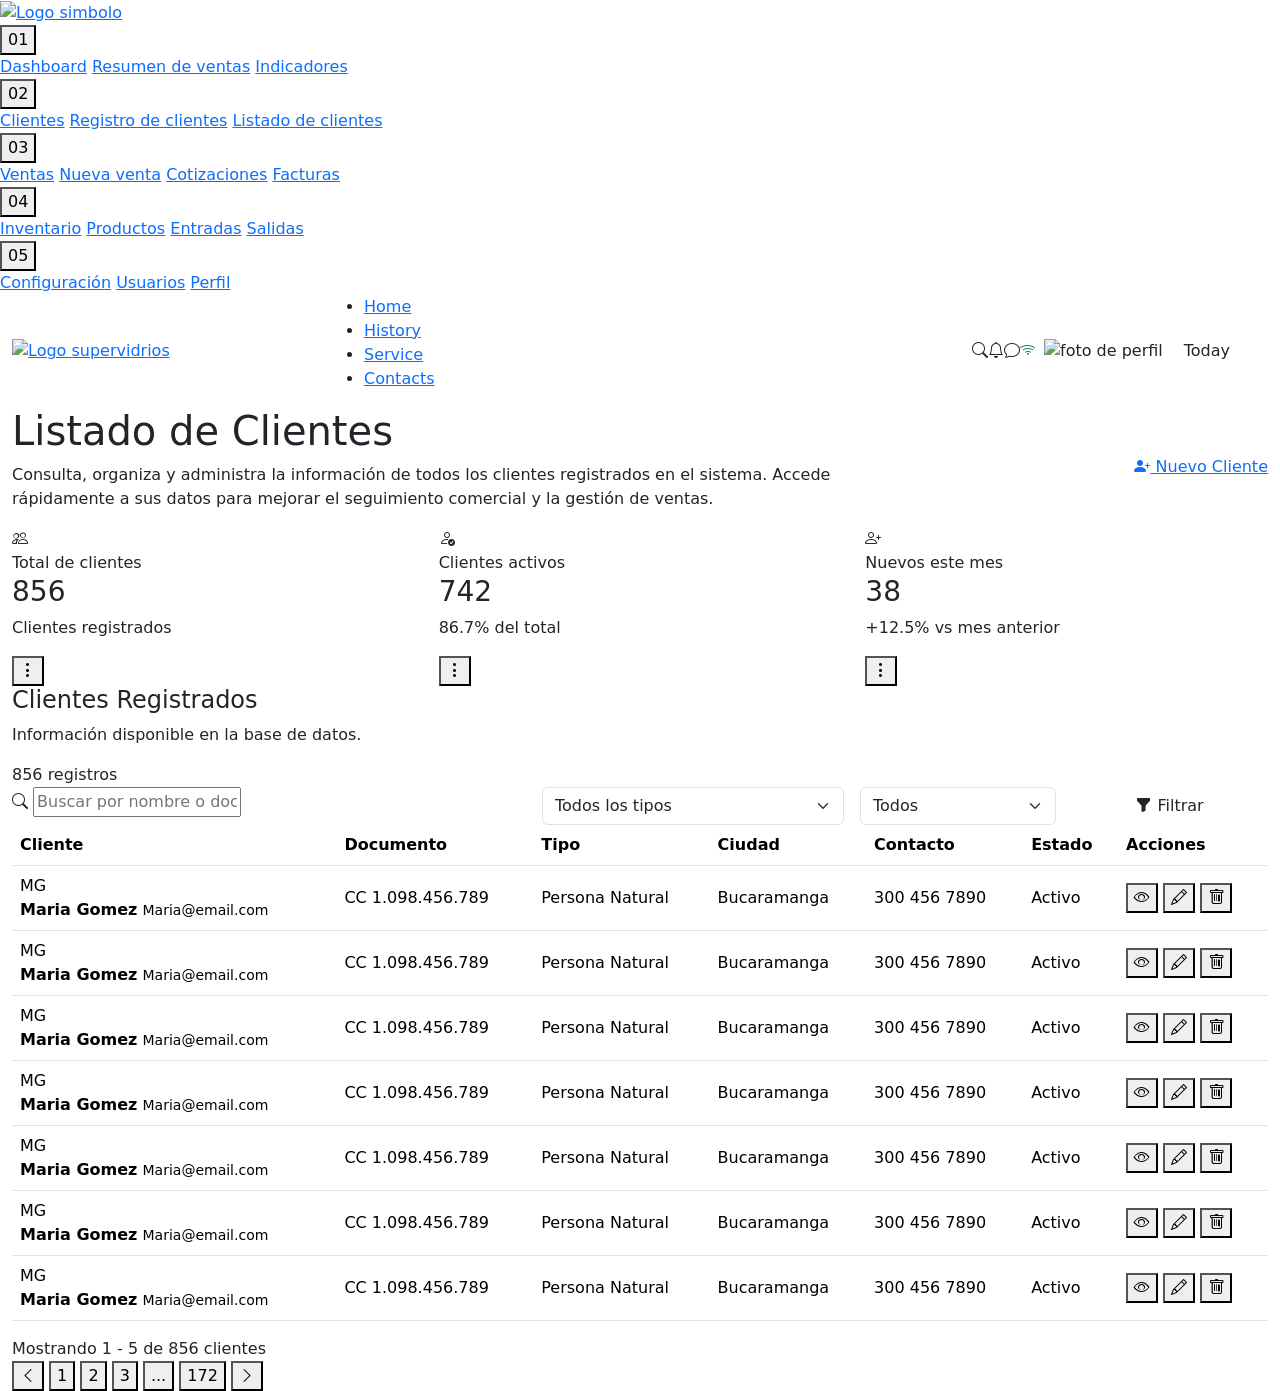
==== proyecto/supervidrios/cliente/listadocliente.html @ 2fecd68f "Create listadocliente.html" ====
<!DOCTYPE html>
<html lang="en">
<head>
    <meta charset="UTF-8">
    <meta name="viewport" content="width=device-width, initial-scale=1.0">
    <title>ListadoClientes</title>

    <!--Bootstrap-->
    <link rel="stylesheet" href="https://cdn.jsdelivr.net/npm/bootstrap@5.3.8/dist/css/bootstrap.min.css"  integrity="sha384-sRIl4kxILFvY47J16cr9ZwB07vP4J8+LH7qKQnuqkuIAvNWLzeN8tE5YBujZqJLB" crossorigin="anonymous">

    <!--Bootstrap icons-->
    <link rel="stylesheet" href="https://cdn.jsdelivr.net/npm/bootstrap-icons@1.13.1/font/bootstrap-icons.min.css">
    
    <!--Fonts-->
    <link rel="preconnect" href="https://fonts.googleapis.com">
    <link rel="preconnect" href="https://fonts.gstatic.com" crossorigin>
    <link rel="stylesheet" href="https://fonts.googleapis.com/css2?family=Poppins:wght@300;400;500;600;700&display=swap">

    <!--CSS-->
    <link rel="stylesheet" href="registrocliente.css">
    <link rel="stylesheet" href="registrocliente1.css">
    <link rel="stylesheet" href="listadocliente.css">
   
    
    
    
    
</head>
<body>
    <aside class="sidebar">
        <div class="sidebar-logo">
            <a href="#">
                <img src="/supervidrios/logosimbol.svg" alt="Logo simbolo">
            </a>
        </div>
        <nav class="sidebar-nav">
            <!--01-->
            <div class="step-group">
                <button class="step active" type="button" onclick="toggleMenu('menu01' , this)">
                    <span>01</span>
                </button>
                <div class="step-submenu" id="menu01">
                    <a href="">Dashboard</a>
                    <a href="">Resumen de ventas</a>
                    <a href="">Indicadores</a>
                </div>
            </div>
            <!--02-->
            <div class="step-group">
                <button class="step" type="button" onclick="toggleMenu('menu02' , this)">
                    <span>02</span>
                </button>
                <div class="step-submenu" id="menu02">
                    <a href="">Clientes</a>
                    <a href="">Registro de clientes</a>
                    <a href="">Listado de clientes</a>
                </div>
            </div>
            <!--03-->
            <div class="step-group">
                <button class="step" type="button" onclick="toggleMenu('menu03' , this)">
                    <span>03</span>
                </button>
                <div class="step-submenu" id="menu03">
                    <a href="">Ventas</a>
                    <a href="">Nueva venta</a>
                    <a href="">Cotizaciones</a>
                    <a href="">Facturas</a>
                </div>
            </div>
            <!--04-->
            <div class="step-group">
                <button class="step" type="button" onclick="toggleMenu('menu04' , this)">
                    <span>04</span>
                </button>
                <div class="step-submenu" id="menu04">
                    <a href="">Inventario</a>
                    <a href="">Productos</a>
                    <a href="">Entradas</a>
                    <a href="">Salidas</a>
                </div>
            </div>
            <!--05-->
            <div class="step-group">
                <button class="step" type="button" onclick="toggleMenu('menu05' , this)">
                    <span>05</span>
                </button>
                <div class="step-submenu" id="menu05">
                    <a href="">Configuración</a>
                    <a href="">Usuarios</a>
                    <a href="">Perfil</a>
                </div>
            </div>
        </nav>
    </aside>

    <main class="main-content">

        <!--Header-->
        <header class="header">
            <div class="container-fluid">
                <div class="row align-items-center">
                    <!--Logo-->
                    <div class="col-lg-3">
                        <a href="#" class="logo-text">
                            <img src="/supervidrios/logotext.svg" alt="Logo supervidrios" class="logo-svg">
                        </a>
                    </div>
                     <!--Menu-->
                    <div class="col-lg-6">
                        <ul class="menu">
                            <li>
                                <a href="#">Home</a>
                            </li>
                            <li>
                                <a href="#">History</a>
                            </li>
                            <li>
                                <a href="#">Service</a>
                            </li>
                            <li>
                                <a href="#">Contacts</a>
                            </li>
                        </ul>
                    </div>

                    <!--Icons-->
                    <div class="col-lg-3">
                        <div class="d-flex align-items-center nav-icons">
                            <i class="bi bi-search"></i>
                            <i class="bi bi-bell"></i>
                            <i class="bi bi-chat"></i>
                            <i class="bi bi-wifi text-success"></i>
                            <img src="https://i.pravatar.cc/40" alt="foto de perfil" class="avatar mx-2">
                            <button class="btn btn-today">Today</button>
                        </div>
                    </div>
                </div>
            </div>
        </header>

        <!--Contenido-->
        <div class="container-fluid">
            <div class="main-container">
                <div class="dashboard-panel">
                    <section class="hero">
                        <div class="row align-items-center">
                            <div class="col-lg-8">
                                <h1 class="hero-title">Listado de 
                                    <span>Clientes</span>
                                </h1>
                                <p class="hero-text">
                                   Consulta, organiza y administra la información
                                   de todos los clientes registrados en el sistema.
                                   Accede rápidamente a sus datos para mejorar
                                   el seguimiento comercial y la gestión de ventas.
                                </p>
                            </div>
                            <div class="col-lg-4 text-lg-end mt-4 mt-lg-0">
                                <a href="registrocliente.html" class="btn-nuevo-cliente">
                                    <i class="bi bi-person-plus-fill"></i>
                                    Nuevo Cliente
                                </a>
                            </div>
                            <div class="col-12">
                                <div class="hero-line"></div>
                            </div>
                        </div>
                    </section>
                    
                    <!--Resumen clientes-->
                    <section class="clientes-resumen">
                        <div class="row g-4">

                            <!-- Total clientes -->
                            <div class="col-lg-4 col-md-6">
                                <div class="cliente-stat-card">

                                    <div class="cliente-stat-icon">
                                        <i class="bi bi-people"></i>
                                    </div>

                                    <div class="cliente-stat-content">
                                        <span class="cliente-stat-title">
                                            Total de clientes
                                        </span>

                                        <h3>856</h3>

                                        <p>Clientes registrados</p>
                                    </div>

                                    <button class="cliente-more-btn">
                                        <i class="bi bi-three-dots-vertical"></i>
                                    </button>

                                </div>
                            </div>


                            <!-- Clientes activos -->
                            <div class="col-lg-4 col-md-6">
                                <div class="cliente-stat-card">

                                    <div class="cliente-stat-icon success">
                                        <i class="bi bi-person-check"></i>
                                    </div>

                                    <div class="cliente-stat-content">
                                        <span class="cliente-stat-title">
                                            Clientes activos
                                        </span>

                                        <h3>742</h3>

                                        <p class="success-text">
                                            86.7% del total
                                        </p>
                                    </div>

                                    <button class="cliente-more-btn">
                                        <i class="bi bi-three-dots-vertical"></i>
                                    </button>

                                </div>
                            </div>


                            <!-- Nuevos clientes -->
                            <div class="col-lg-4 col-md-6">
                                <div class="cliente-stat-card">

                                    <div class="cliente-stat-icon warning">
                                        <i class="bi bi-person-plus"></i>
                                    </div>

                                    <div class="cliente-stat-content">
                                        <span class="cliente-stat-title">
                                            Nuevos este mes
                                        </span>

                                        <h3>38</h3>

                                        <p class="warning-text">
                                            +12.5% vs mes anterior
                                        </p>
                                    </div>

                                    <button class="cliente-more-btn">
                                        <i class="bi bi-three-dots-vertical"></i>
                                    </button>

                                </div>
                            </div>

                        </div>
                    </section>

                    <!--Panel principal-->
                    <section class="listado-clientes-page">
                        <div class="clientes-card">

                            <!--Encabezado-->
                            <div class="clientes-card-header">
                                <div>
                                    <h4>Clientes Registrados</h4>
                                    <p>Información disponible en la base de datos.</p>
                                </div>
                                <span class="clientes-total">856 registros</span>
                            </div>

                            <!--Buscador y filtros-->
                            <div class="clientes-filtros">
                                <div class="row g-3">
                                    <!--Buscador-->
                                    <div class="col-lg-5">
                                        <div class="clientes-search">
                                            <i class="bi bi-search"></i>
                                            <input type="text" id="buscarCliente" placeholder="Buscar por nombre o documento...">
                                        </div>
                                    </div>
                                    <!--Tipo-->
                                    <div class="col-lg-3">
                                        <select name="" id="filtroTipo" class="form-select">
                                            <option value="">Todos los tipos</option>
                                            <option value="Natural">Persona Natural</option>
                                            <option value="Jurídica">Persona Jurídica</option>
                                        </select>
                                    </div>
                                    <!--Estado-->
                                    <div class="col-lg-2">
                                        <select name="" id="filtroEstado" class="form-select">
                                            <option value="">Todos</option>
                                            <option value="Activo">Activo</option>
                                            <option value="Inactivo">Inactivo</option>
                                        </select>
                                    </div>
                                    <!--Filtro-->
                                    <div class="col-lg-2">
                                        <button class="btn btn-filtrar w-100">
                                            <i class="bi bi-funnel-fill"></i>
                                            Filtrar
                                        </button>
                                    </div>
                                </div>
                            </div>
                            <!--Tabla-->
                            <div class="table-responsive">
                                <table class="table clientes-table align-middle">
                                    <thead>
                                        <tr>
                                            <th>Cliente</th>
                                            <th>Documento</th>
                                            <th>Tipo</th>
                                            <th>Ciudad</th>
                                            <th>Contacto</th>
                                            <th>Estado</th>
                                            <th>Acciones</th>
                                        </tr>
                                    </thead>
                                    <tbody>
                                        <tr>
                                            <td>
                                                <div class="cliente-info">
                                                    <div class="cliente-avatar">
                                                        MG
                                                    </div>
                                                    <div>
                                                        <strong>Maria Gomez</strong>
                                                        <small>Maria@email.com</small>
                                                    </div>
                                                </div>
                                            </td>
                                            <td>CC 1.098.456.789</td>
                                            <td>Persona Natural</td>
                                            <td>Bucaramanga</td>
                                            <td>300 456 7890</td>
                                            <td>
                                                <span class="cliente-status active">
                                                    Activo
                                                </span>
                                            </td>
                                            <td>
                                                <div class="cliente-actions">
                                                    <button class="btn-cliente-action" title="Ver cliente">
                                                        <i class="bi bi-eye"></i>
                                                    </button>
                                                    <button class="btn-cliente-action" title="Editar cliente">
                                                        <i class="bi bi-pencil"></i>
                                                    </button>
                                                    <button class="btn-cliente-action danger" title="Eliminar cliente">
                                                        <i class="bi bi-trash"></i>
                                                    </button>
                                                </div>
                                            </td>
                                        </tr>
                                        <!--Cliente 2-->
                                        <tr>
                                            <td>
                                                <div class="cliente-info">
                                                    <div class="cliente-avatar">
                                                        MG
                                                    </div>
                                                    <div>
                                                        <strong>Maria Gomez</strong>
                                                        <small>Maria@email.com</small>
                                                    </div>
                                                </div>
                                            </td>
                                            <td>CC 1.098.456.789</td>
                                            <td>Persona Natural</td>
                                            <td>Bucaramanga</td>
                                            <td>300 456 7890</td>
                                            <td>
                                                <span class="cliente-status active">
                                                    Activo
                                                </span>
                                            </td>
                                            <td>
                                                <div class="cliente-actions">
                                                    <button class="btn-cliente-action" title="Ver cliente">
                                                        <i class="bi bi-eye"></i>
                                                    </button>
                                                    <button class="btn-cliente-action" title="Editar cliente">
                                                        <i class="bi bi-pencil"></i>
                                                    </button>
                                                    <button class="btn-cliente-action danger" title="Eliminar cliente">
                                                        <i class="bi bi-trash"></i>
                                                    </button>
                                                </div>
                                            </td>
                                        </tr>
                                        <!--Cliente 3-->
                                        <tr>
                                            <td>
                                                <div class="cliente-info">
                                                    <div class="cliente-avatar">
                                                        MG
                                                    </div>
                                                    <div>
                                                        <strong>Maria Gomez</strong>
                                                        <small>Maria@email.com</small>
                                                    </div>
                                                </div>
                                            </td>
                                            <td>CC 1.098.456.789</td>
                                            <td>Persona Natural</td>
                                            <td>Bucaramanga</td>
                                            <td>300 456 7890</td>
                                            <td>
                                                <span class="cliente-status active">
                                                    Activo
                                                </span>
                                            </td>
                                            <td>
                                                <div class="cliente-actions">
                                                    <button class="btn-cliente-action" title="Ver cliente">
                                                        <i class="bi bi-eye"></i>
                                                    </button>
                                                    <button class="btn-cliente-action" title="Editar cliente">
                                                        <i class="bi bi-pencil"></i>
                                                    </button>
                                                    <button class="btn-cliente-action danger" title="Eliminar cliente">
                                                        <i class="bi bi-trash"></i>
                                                    </button>
                                                </div>
                                            </td>
                                        </tr>
                                        <!--Cliente 4-->
                                        <tr>
                                            <td>
                                                <div class="cliente-info">
                                                    <div class="cliente-avatar">
                                                        MG
                                                    </div>
                                                    <div>
                                                        <strong>Maria Gomez</strong>
                                                        <small>Maria@email.com</small>
                                                    </div>
                                                </div>
                                            </td>
                                            <td>CC 1.098.456.789</td>
                                            <td>Persona Natural</td>
                                            <td>Bucaramanga</td>
                                            <td>300 456 7890</td>
                                            <td>
                                                <span class="cliente-status active">
                                                    Activo
                                                </span>
                                            </td>
                                            <td>
                                                <div class="cliente-actions">
                                                    <button class="btn-cliente-action" title="Ver cliente">
                                                        <i class="bi bi-eye"></i>
                                                    </button>
                                                    <button class="btn-cliente-action" title="Editar cliente">
                                                        <i class="bi bi-pencil"></i>
                                                    </button>
                                                    <button class="btn-cliente-action danger" title="Eliminar cliente">
                                                        <i class="bi bi-trash"></i>
                                                    </button>
                                                </div>
                                            </td>
                                        </tr>
                                        <!--Cliente 5-->
                                        <tr>
                                            <td>
                                                <div class="cliente-info">
                                                    <div class="cliente-avatar">
                                                        MG
                                                    </div>
                                                    <div>
                                                        <strong>Maria Gomez</strong>
                                                        <small>Maria@email.com</small>
                                                    </div>
                                                </div>
                                            </td>
                                            <td>CC 1.098.456.789</td>
                                            <td>Persona Natural</td>
                                            <td>Bucaramanga</td>
                                            <td>300 456 7890</td>
                                            <td>
                                                <span class="cliente-status active">
                                                    Activo
                                                </span>
                                            </td>
                                            <td>
                                                <div class="cliente-actions">
                                                    <button class="btn-cliente-action" title="Ver cliente">
                                                        <i class="bi bi-eye"></i>
                                                    </button>
                                                    <button class="btn-cliente-action" title="Editar cliente">
                                                        <i class="bi bi-pencil"></i>
                                                    </button>
                                                    <button class="btn-cliente-action danger" title="Eliminar cliente">
                                                        <i class="bi bi-trash"></i>
                                                    </button>
                                                </div>
                                            </td>
                                        </tr>
                                        <!--Cliente 6-->
                                        <tr>
                                            <td>
                                                <div class="cliente-info">
                                                    <div class="cliente-avatar">
                                                        MG
                                                    </div>
                                                    <div>
                                                        <strong>Maria Gomez</strong>
                                                        <small>Maria@email.com</small>
                                                    </div>
                                                </div>
                                            </td>
                                            <td>CC 1.098.456.789</td>
                                            <td>Persona Natural</td>
                                            <td>Bucaramanga</td>
                                            <td>300 456 7890</td>
                                            <td>
                                                <span class="cliente-status active">
                                                    Activo
                                                </span>
                                            </td>
                                            <td>
                                                <div class="cliente-actions">
                                                    <button class="btn-cliente-action" title="Ver cliente">
                                                        <i class="bi bi-eye"></i>
                                                    </button>
                                                    <button class="btn-cliente-action" title="Editar cliente">
                                                        <i class="bi bi-pencil"></i>
                                                    </button>
                                                    <button class="btn-cliente-action danger" title="Eliminar cliente">
                                                        <i class="bi bi-trash"></i>
                                                    </button>
                                                </div>
                                            </td>
                                        </tr>
                                        <!--Cliente 7-->
                                        <tr>
                                            <td>
                                                <div class="cliente-info">
                                                    <div class="cliente-avatar">
                                                        MG
                                                    </div>
                                                    <div>
                                                        <strong>Maria Gomez</strong>
                                                        <small>Maria@email.com</small>
                                                    </div>
                                                </div>
                                            </td>
                                            <td>CC 1.098.456.789</td>
                                            <td>Persona Natural</td>
                                            <td>Bucaramanga</td>
                                            <td>300 456 7890</td>
                                            <td>
                                                <span class="cliente-status active">
                                                    Activo
                                                </span>
                                            </td>
                                            <td>
                                                <div class="cliente-actions">
                                                    <button class="btn-cliente-action" title="Ver cliente">
                                                        <i class="bi bi-eye"></i>
                                                    </button>
                                                    <button class="btn-cliente-action" title="Editar cliente">
                                                        <i class="bi bi-pencil"></i>
                                                    </button>
                                                    <button class="btn-cliente-action danger" title="Eliminar cliente">
                                                        <i class="bi bi-trash"></i>
                                                    </button>
                                                </div>
                                            </td>
                                        </tr>
                                    </tbody>
                                </table>
                            </div>
                            <!--Paginación-->
                            <div class="clientes-pagination">
                                <div class="pagination-info">
                                    Mostrando 1 - 5 de 856 clientes
                                </div>
                                <div class="pagination-buttons">
                                    <button class="page-btn">
                                        <i class="bi bi-chevron-left"></i>
                                    </button>
                                    <button class="page-btn active">1</button>
                                    <button class="page-btn">2</button>
                                    <button class="page-btn">3</button>
                                    <button class="page-btn">...</button>
                                    <button class="page-btn">172</button>
                                    <button class="page-btn">
                                        <i class="bi bi-chevron-right"></i>
                                    </button>
                                </div>
                            </div>
                        </div>
                    </section>
                </div>
            </div>
        </div>
    </main>


<script>
    function toggleMenu(menuId, button) {

    const menu = document.getElementById(menuId);

    // Cerrar todos los submenus
    document.querySelectorAll('.step-submenu').forEach(item => {

        if (item.id !== menuId) {
            item.classList.remove('show');
        }

    });


    // Quitar activo de todos los botones
    document.querySelectorAll('.step').forEach(item => {
        item.classList.remove('active');
    });


    // Abrir/cerrar el seleccionado
    menu.classList.toggle('show');

    // Activar botón
    button.classList.add('active');
}
</script>    
</body>
</html>
---- proyecto/supervidrios/cliente/registrocliente.css ----
/*====================================
    REGISTRO DE CLIENTES
    ESTILOS AISLADOS
=====================================*/

.registro-cliente-page {
    width: 100%;
    padding: 20px 0 40px;
}


/*====================================
    CONTENEDOR DEL REGISTRO
=====================================*/

.registro-cliente-page .main-container-registro {
    width: 100%;
}


/*====================================
    TARJETA PRINCIPAL
=====================================*/

.registro-cliente-page .card-dark {

    background:
        linear-gradient(
            180deg,
            #1d2233 0%,
            #181c2a 100%
        );

    border: 1px solid rgba(255,255,255,.08);

    border-radius: 24px;

    padding: 45px;

    color: #ffffff;

    box-shadow:
        0 25px 60px rgba(0,0,0,.35);

    transition: .35s ease;

    animation: registroFadeCard .7s ease;
}


.registro-cliente-page .card-dark:hover {

    transform: translateY(-4px);

    box-shadow:
        0 35px 80px rgba(0,0,0,.45);
}


/*====================================
    TITULO PRINCIPAL
=====================================*/

.registro-cliente-page .card-dark h3 {

    display: flex;

    align-items: center;

    gap: 18px;

    font-size: 30px;

    font-weight: 700;

    color: #ffffff;

    margin-bottom: 12px;
}


.registro-cliente-page .card-dark h3 i {

    width: 60px;

    height: 60px;

    display: flex;

    align-items: center;

    justify-content: center;

    border-radius: 18px;

    background:
        linear-gradient(
            135deg,
            #8b5cf6,
            #6d28d9
        );

    color: #ffffff !important;

    font-size: 26px;
}


/*====================================
    TITULOS DE SECCION
=====================================*/

.registro-cliente-page .section-title {

    position: relative;

    display: inline-block;

    font-size: 18px;

    font-weight: 600;

    color: #a78bfa;

    margin-bottom: 25px;

    padding-bottom: 10px;
}


.registro-cliente-page .section-title::after {

    content: "";

    position: absolute;

    left: 0;

    bottom: 0;

    width: 140px;

    height: 3px;

    border-radius: 30px;

    background:
        linear-gradient(
            90deg,
            #8b5cf6,
            transparent
        );
}


/*====================================
    LABELS
=====================================*/

.registro-cliente-page .form-label {

    color: #d6d8e3;

    font-size: 14px;

    font-weight: 600;

    margin-bottom: 8px;
}


/*====================================
    INPUTS Y SELECT
=====================================*/

.registro-cliente-page .form-control,
.registro-cliente-page .form-select {

    height: 54px;

    background: #262c3f;

    border: 1px solid #343b52;

    color: #ffffff;

    border-radius: 14px;

    transition: .30s;

    box-shadow: none;

    padding-left: 18px;
}


.registro-cliente-page .form-control::placeholder {

    color: #8f98b2;
}


.registro-cliente-page .form-control:hover,
.registro-cliente-page .form-select:hover {

    border-color: #7c3aed;
}


.registro-cliente-page .form-control:focus,
.registro-cliente-page .form-select:focus {

    background: #262c3f;

    color: #ffffff;

    border-color: #8b5cf6;

    box-shadow:
        0 0 0 4px rgba(139,92,246,.18);
}


/*====================================
    SELECT
=====================================*/

.registro-cliente-page .form-select {

    cursor: pointer;
}


/*====================================
    TEXTAREA
=====================================*/

.registro-cliente-page textarea.form-control {

    height: auto;

    min-height: 140px;

    padding-top: 15px;

    resize: vertical;
}


/*====================================
    SEPARADORES
=====================================*/

.registro-cliente-page hr {

    border: none;

    height: 1px;

    background:
        rgba(255,255,255,.08);

    margin: 35px 0;
}


/*====================================
    BOTON GUARDAR
=====================================*/

.registro-cliente-page .btn-orange {

    height: 60px;

    border: none;

    border-radius: 15px;

    background:
        linear-gradient(
            135deg,
            #8b5cf6,
            #6d28d9
        );

    color: #ffffff;

    font-size: 17px;

    font-weight: 600;

    letter-spacing: .3px;

    transition: .35s;
}


.registro-cliente-page .btn-orange:hover {

    transform: translateY(-3px);

    background:
        linear-gradient(
            135deg,
            #9965ff,
            #7c3aed
        );

    box-shadow:
        0 18px 35px rgba(124,58,237,.35);
}


.registro-cliente-page .btn-orange:active {

    transform: scale(.98);
}


/*====================================
    MENSAJE DE SEGURIDAD
=====================================*/

.registro-cliente-page .text-secondary {

    color: #9099b5 !important;

    font-size: 14px;

    letter-spacing: .2px;
}


.registro-cliente-page .text-secondary i {

    color: #8b5cf6;

    margin-right: 8px;
}


/*====================================
    ESPACIADO DEL FORMULARIO
=====================================*/

.registro-cliente-page .row.g-3 {

    margin-bottom: 20px;
}


/*====================================
    ANIMACION
=====================================*/

@keyframes registroFadeCard {

    from {
        opacity: 0;

        transform: translateY(25px);
    }

    to {
        opacity: 1;

        transform: translateY(0);
    }
}


/*====================================
    RESPONSIVE
=====================================*/

@media (max-width: 768px) {

    .registro-cliente-page .card-dark {

        padding: 25px;
    }

    .registro-cliente-page .card-dark h3 {

        font-size: 24px;
    }

    .registro-cliente-page .card-dark h3 i {

        width: 50px;

        height: 50px;

        font-size: 22px;
    }
}
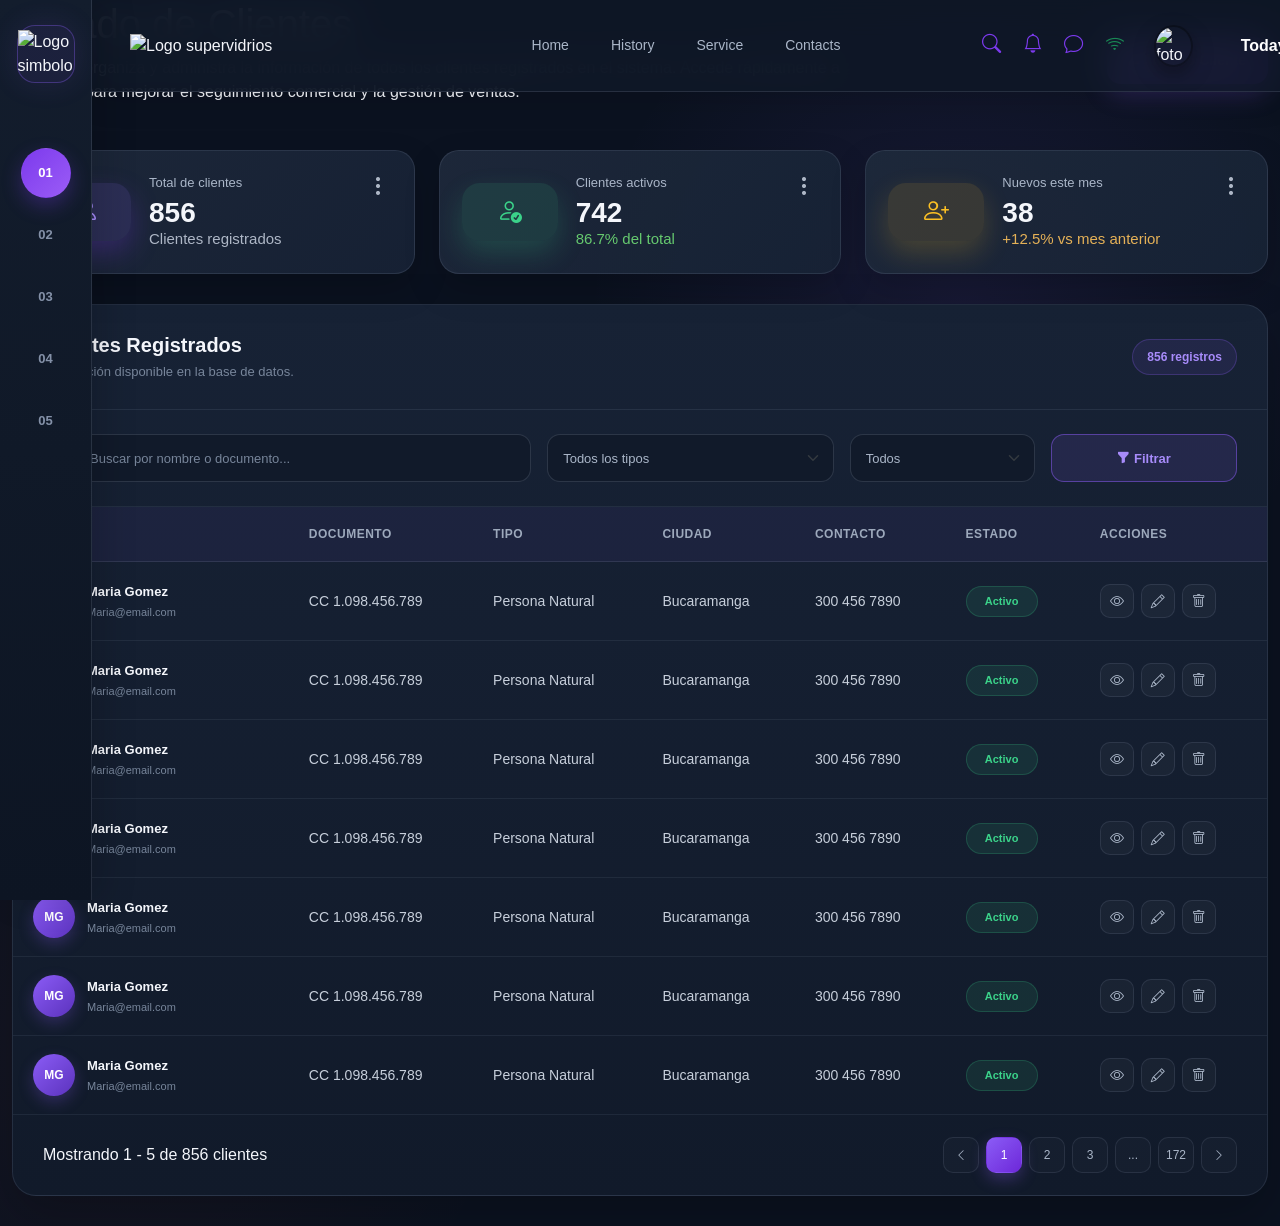
==== commit 9ac4c2ef: "Update listadocliente.html" ====
--- a/proyecto/supervidrios/cliente/listadocliente.html
+++ b/proyecto/supervidrios/cliente/listadocliente.html
@@ -17,7 +17,7 @@
     <link rel="stylesheet" href="https://fonts.googleapis.com/css2?family=Poppins:wght@300;400;500;600;700&display=swap">
 
     <!--CSS-->
-    <link rel="stylesheet" href="registrocliente.css">
+    <link rel="stylesheet" href="base.css">
     <link rel="stylesheet" href="registrocliente1.css">
     <link rel="stylesheet" href="listadocliente.css">
    
--- a/proyecto/supervidrios/cliente/base.css
+++ b/proyecto/supervidrios/cliente/base.css
@@ -0,0 +1,459 @@
+/*=========================================================
+    SUPER VIDRIOS
+    DISEÑO MODERNO DARK / E-COMMERCE
+=========================================================*/
+
+/*=========================================================
+    VARIABLES
+=========================================================*/
+
+:root{
+    --sidebar-width: 92px;
+    --bg-main: #0b1220;
+    --bg-secondary: #111a2a;
+    --bg-card: #172235;
+    --bg-card-light: #202c40;
+    --border-color: rgba(148, 163, 184, 0.18);
+    --text-main: #f4f6fb;
+    --text-secondary: #aab6c8;
+    --text-muted: #77859a;
+    --purple: #8b5cf6;
+    --purple-light: #a78bfa;
+    --purple-dark: #5b32bd;
+    --red: #f05b59;
+    --green: #3bd38a;
+}
+
+/*=========================================================
+    CONFIGURACIÓN GENERAL
+=========================================================*/
+
+* {
+    margin: 0;
+    padding: 0;
+    box-sizing: border-box;
+}
+
+html {
+
+    scroll-behavior: smooth;
+
+}
+
+
+body {
+    min-height: 100vh;
+    overflow-x: hidden;
+    font-family: "Poppins", sans-serif;
+    color: var(--text-main);
+    background:
+        radial-gradient(
+            circle at 75% 25%,
+            rgba(139, 92, 246, 0.10),
+            transparent 28%
+        ),
+        radial-gradient(
+            circle at 10% 85%,
+            rgba(240, 91, 89, 0.05),
+            transparent 25%
+        ),
+        var(--bg-main);
+}
+
+a {
+    color: inherit;
+    text-decoration: none;
+}
+
+/*=========================================================
+    SIDEBAR
+=========================================================*/
+
+.sidebar {
+    position: fixed;
+    top: 0;
+    left: 0;
+    bottom: 0;
+    z-index: 1100;
+    display: flex;
+    flex-direction: column;
+    align-items: center;
+    width: var(--sidebar-width);
+    padding: 25px 0;
+    border-right:
+        1px solid var(--border-color);
+    background:
+        linear-gradient(
+            180deg,
+            #131d2d 0%,
+            #0d1523 100%
+        );
+    box-shadow:
+        12px 0 35px
+        rgba(0, 0, 0, 0.14);
+}
+
+/*=========================================================
+    LOGO DEL SIDEBAR
+=========================================================*/
+
+.sidebar-logo {
+    display: flex;
+    align-items: center;
+    justify-content: center;
+    width: 58px;
+    height: 58px;
+    margin-bottom: 65px;
+    border:
+        1px solid
+        rgba(139, 92, 246, 0.35);
+    border-radius: 18px;
+    background:
+        rgba(139, 92, 246, 0.08);
+    box-shadow:
+        0 0 30px
+        rgba(139, 92, 246, 0.12);
+}
+
+
+.sidebar-logo img {
+    width: 34px;
+    height: 34px;
+    object-fit: contain;
+}
+
+
+/*=========================================================
+    NAVEGACIÓN LATERAL
+=========================================================*/
+
+.sidebar-nav {
+    display: flex;
+    flex-direction: column;
+    align-items: center;
+    gap: 12px;
+    width: 100%;
+
+}
+
+/* ==========================================
+   GRUPO
+========================================== */
+
+.step-group {
+    position: relative;
+    width: 100%;
+    display: flex;
+    justify-content: center;
+}
+
+
+/* ==========================================
+   NUMEROS
+========================================== */
+
+.step {
+    position: relative;
+    width: 50px;
+    height: 50px;
+    display: flex;
+    align-items: center;
+    justify-content: center;
+    color: #8491a8;
+    background: transparent;
+    border: 1px solid transparent;
+    border-radius: 50%;
+    font-family: "Poppins", sans-serif;
+    cursor: pointer;
+    transition: all .25s ease;
+    z-index: 10;
+}
+
+.step span {
+    font-size: 13px;
+    font-weight: 600;
+}
+
+
+/* Hover */
+
+.step:hover {
+    color: #ffffff;
+    background: rgba(139, 92, 246, .10);
+    border-color: rgba(139, 92, 246, .25);
+}
+
+
+/* Activo */
+
+.step.active {
+    color: #ffffff;
+    background: linear-gradient(
+        135deg,
+        #7c3aed,
+        #9b5cf6
+    );
+
+    border-color: transparent;
+    box-shadow:
+        0 8px 20px rgba(124, 58, 237, .30);
+}
+
+
+/* ==========================================
+   SUBMENU
+========================================== */
+
+.step-submenu {
+    position: absolute;
+    left: 72px;
+    top: 0;
+    width: 190px;
+    padding: 8px;
+    background: #151f31;
+    border: 1px solid #293750;
+    border-radius: 12px;
+    box-shadow:
+        0 15px 35px rgba(0,0,0,.35);
+    opacity: 0;
+    visibility: hidden;
+    transform: translateX(-8px);
+    transition:
+        opacity .2s ease,
+        transform .2s ease,
+        visibility .2s ease;
+    z-index: 1000;
+}
+
+
+/* ==========================================
+   SUBMENU ABIERTO
+========================================== */
+
+.step-submenu.show {
+    opacity: 1;
+    visibility: visible;
+    transform: translateX(0);
+}
+
+
+/* ==========================================
+   OPCIONES
+========================================== */
+
+.step-submenu a {
+    display: block;
+    padding: 10px 12px;
+    color: #9ba9c1;
+    text-decoration: none;
+    font-family: "Poppins", sans-serif;
+    font-size: 12px;
+    border-radius: 8px;
+    transition: all .2s ease;
+}
+
+
+.step-submenu a:hover {
+    color: #ffffff;
+    background: rgba(139,92,246,.12);
+    padding-left: 16px;
+}
+
+.nav-icons{
+    gap: 22px;
+}
+
+.nav-icons i{
+    font-size: 1.2rem;
+    color: #7c3aed;
+    cursor: pointer;
+    transition: .25s;
+}
+
+.nav-icons i:hover{
+    color: #ffffff;
+    transform: translateY(-1px);
+}
+
+.avatar{
+    width: 42px;
+    height: 42px;
+    border-radius: 50%;
+    object-fit: cover;
+    border: 2px solid rgba(0,0,0,.35);
+    box-shadow: 0 8px 20px rgba(0,0,0,.35);
+}
+
+.btn-today{
+    border: none;
+    background:linear-gradient(
+        135deg,
+        var(--primary),
+        var(--primary-hover)
+    );
+    color:white;
+    padding:10px 18px;
+    border-radius:12px;
+    font-weight:600;
+    transition:.25s;
+}
+
+.btn-today:hover{
+    transform:translateY(-2px);
+    box-shadow: 0 12px 24px rgba(139,92,246,.35);
+}
+
+
+/*=========================================================
+    HEADER
+=========================================================*/
+
+.header {
+    position: fixed;
+    top: 0;
+    left: var(--sidebar-width);
+    right: 0;
+    z-index: 1050;
+    height: 92px;
+    min-height: 92px;
+    padding: 0 38px;
+    border-bottom: 1px solid var(--border-color);
+    background: rgba(15, 23, 38, 0.92);
+    backdrop-filter: blur(18px);
+    -webkit-backdrop-filter: blur(18px);
+    box-shadow:
+        0 10px 30px rgba(0, 0, 0, 0.12);
+}
+
+.header .container-fluid {
+    padding: 0;
+}
+
+/*=========================================================
+    LOGO PRINCIPAL
+=========================================================*/
+
+.logo-text {
+    display: inline-flex;
+    align-items: center;
+
+}
+
+
+.logo-svg {
+    width: 205px;
+    max-width: 100%;
+    height: auto;
+}
+
+/*=========================================================
+    MENÚ SUPERIOR
+=========================================================*/
+
+.menu {
+    display: flex;
+    align-items: center;
+    justify-content: center;
+    gap: 42px;
+    margin: 0;
+    padding: 0;
+    list-style: none;
+}
+
+
+.menu a {
+    position: relative;
+    display: inline-block;
+    padding: 35px 0;
+    color: var(--text-secondary);
+    font-size: 14px;
+    font-weight: 500;
+    transition: 0.25s ease;
+}
+
+
+.menu a::after {
+    position: absolute;
+    right: 0;
+    bottom: 22px;
+    left: 0;
+    width: 0;
+    height: 2px;
+    margin: auto;
+    content: "";
+    border-radius: 20px;
+    background: var(--purple);
+    transition: 0.3s ease;
+}
+
+
+.menu a:hover {
+    color: white;
+}
+
+
+.menu a:hover::after {
+    width: 100%;
+
+}
+
+
+/*=========================================================
+    ICONOS DEL HEADER
+=========================================================*/
+
+.header-icons {
+    display: flex;
+    align-items: center;
+    justify-content: flex-end;
+    gap: 14px;
+}
+
+
+.icon-main {
+    display: flex;
+    align-items: center;
+    justify-content: center;
+    width: 40px;
+    height: 40px;
+    color: var(--text-secondary);
+    font-size: 19px;
+    border: 1px solid  transparent;
+    border-radius: 12px;
+    transition: 0.25s ease;
+}
+
+
+.icon-main:hover {
+    color: var(--purple-light);
+    border-color: rgba(139,92,246,0.30);
+    background: rgba(139,92,246,0.10);
+
+}
+
+
+.cart-link {
+    display: flex;
+    align-items: center;
+    gap: 8px;
+    height: 44px;
+    margin-left: 8px;
+    padding: 0 17px;
+    color: white;
+    border: 1px solid rgba(139,92,246,0.55);
+    border-radius: 14px;
+    background: rgba(139,92,246,0.12);
+    transition: 0.25s ease;
+}
+
+
+.cart-link i {
+    color: var(--purple-light);
+    font-size: 19px;
+}
+
+
+.cart-link:hover {
+    border-color: var(--purple);
+    background: var(--purple);
+}
--- a/proyecto/supervidrios/cliente/listadocliente.css
+++ b/proyecto/supervidrios/cliente/listadocliente.css
@@ -0,0 +1,1220 @@
+/*=========================================================
+    BOTÓN NUEVO CLIENTE
+=========================================================*/
+
+/* CONTENEDOR DEL BOTÓN */
+
+.hero-actions{
+    display: flex;
+    justify-content: flex-end;
+
+    width: 100%;
+
+    margin-top: 20px;
+}
+
+
+/* BOTÓN NUEVO CLIENTE */
+
+.btn-nuevo-cliente{
+    display: inline-flex;
+    align-items: center;
+    justify-content: center;
+    gap: 10px;
+
+    padding: 13px 22px;
+
+    border: none;
+    border-radius: 14px;
+
+    background: linear-gradient(
+        135deg,
+        #8b5cf6,
+        #6d28d9
+    );
+
+    color: #ffffff;
+
+    font-size: 14px;
+    font-weight: 600;
+
+    text-decoration: none;
+
+    box-shadow:
+        0 10px 25px
+        rgba(139, 92, 246, 0.25);
+
+    transition: all .25s ease;
+}
+
+.btn-nuevo-cliente:hover{
+    color: #ffffff;
+
+    transform: translateY(-3px);
+
+    box-shadow:
+        0 18px 35px
+        rgba(139, 92, 246, 0.40);
+}
+
+
+/*=========================================================
+    RESUMEN DE CLIENTES
+=========================================================*/
+
+.clientes-resumen{
+    margin-top: 30px;
+    margin-bottom: 35px;
+}
+
+
+/*=========================================================
+    TARJETA
+=========================================================*/
+
+.cliente-stat-card{
+    position: relative;
+
+    display: flex;
+    align-items: center;
+
+    gap: 28px;
+
+    width: 100%;
+    min-height: 165px;
+
+    padding: 30px 38px 30px 28px;
+
+    border: 1px solid
+        rgba(148, 163, 184, 0.16);
+
+    border-radius: 20px;
+
+    background:
+        linear-gradient(
+            135deg,
+            #182338 0%,
+            #111a2a 100%
+        );
+
+    box-shadow:
+        0 12px 30px
+        rgba(0, 0, 0, 0.22);
+
+    overflow: hidden;
+
+    transition:
+        transform .25s ease,
+        border-color .25s ease,
+        box-shadow .25s ease;
+}
+
+
+/* Hover */
+
+.cliente-stat-card:hover{
+
+    transform: translateY(-5px);
+
+    border-color:
+        rgba(139, 92, 246, 0.40);
+
+    box-shadow:
+        0 20px 40px
+        rgba(0, 0, 0, 0.30);
+}
+
+
+/*=========================================================
+    ICONO
+=========================================================*/
+
+.cliente-stat-icon{
+
+    width: 96px;
+    height: 96px;
+
+    min-width: 96px;
+
+    display: flex;
+    align-items: center;
+    justify-content: center;
+
+    border-radius: 50%;
+
+    background:
+        linear-gradient(
+            135deg,
+            #7c3aed,
+            #4f1dbb
+        );
+
+    color: #ffffff;
+
+    font-size: 40px;
+
+    box-shadow:
+        0 12px 28px
+        rgba(124, 58, 237, 0.28);
+}
+
+
+/*=========================================================
+    CLIENTES ACTIVOS
+=========================================================*/
+
+.cliente-stat-icon.success{
+
+    background:
+        linear-gradient(
+            135deg,
+            #6fcf6b,
+            #3d9f55
+        );
+
+    box-shadow:
+        0 12px 28px
+        rgba(59, 211, 138, 0.20);
+}
+
+
+/*=========================================================
+    NUEVOS CLIENTES
+=========================================================*/
+
+.cliente-stat-icon.warning{
+
+    background:
+        linear-gradient(
+            135deg,
+            #f7b84b,
+            #d98a1c
+        );
+
+    box-shadow:
+        0 12px 28px
+        rgba(251, 191, 36, 0.20);
+}
+
+
+/*=========================================================
+    CONTENIDO
+=========================================================*/
+
+.cliente-stat-content{
+
+    display: flex;
+    flex-direction: column;
+
+    justify-content: center;
+
+    min-width: 0;
+}
+
+
+.cliente-stat-title{
+
+    display: block;
+
+    margin-bottom: 5px;
+
+    color: #c4cad5;
+
+    font-size: 16px;
+
+    font-weight: 500;
+}
+
+
+.cliente-stat-content h3{
+
+    margin: 0 0 5px;
+
+    color: #ffffff;
+
+    font-size: 38px;
+
+    font-weight: 600;
+
+    line-height: 1.1;
+}
+
+
+.cliente-stat-content p{
+
+    margin: 0;
+
+    color: #aeb7c6;
+
+    font-size: 15px;
+
+    font-weight: 500;
+}
+
+
+/*=========================================================
+    TEXTOS DE ESTADO
+=========================================================*/
+
+.success-text{
+
+    color: #66c96f !important;
+}
+
+
+.warning-text{
+
+    color: #e5b157 !important;
+}
+
+
+/*=========================================================
+    BOTÓN TRES PUNTOS
+=========================================================*/
+
+.cliente-more-btn{
+
+    position: absolute;
+
+    top: 20px;
+    right: 20px;
+
+    display: flex;
+    align-items: center;
+    justify-content: center;
+
+    width: 32px;
+    height: 32px;
+
+    padding: 0;
+
+    border: none;
+
+    border-radius: 8px;
+
+    background: transparent;
+
+    color: #aeb7c6;
+
+    font-size: 22px;
+
+    cursor: pointer;
+
+    transition: all .25s ease;
+}
+
+
+.cliente-more-btn:hover{
+
+    color: #ffffff;
+
+    background:
+        rgba(139, 92, 246, 0.12);
+}
+
+
+/*=========================================================
+    RESPONSIVE
+=========================================================*/
+
+@media (max-width: 768px){
+
+    .cliente-stat-card{
+
+        min-height: 145px;
+
+        padding: 25px;
+
+        gap: 20px;
+    }
+
+
+    .cliente-stat-icon{
+
+        width: 75px;
+        height: 75px;
+
+        min-width: 75px;
+
+        font-size: 30px;
+    }
+
+
+    .cliente-stat-content h3{
+
+        font-size: 32px;
+    }
+
+
+    .cliente-stat-title{
+
+        font-size: 14px;
+    }
+
+
+    .cliente-stat-content p{
+
+        font-size: 13px;
+    }
+
+}
+
+
+/*=========================================================
+    CONTENIDO
+=========================================================*/
+
+.cliente-stat-content{
+    display: flex;
+    flex-direction: column;
+}
+
+.cliente-stat-content span{
+    margin-bottom: 6px;
+
+    color: #aab6c8;
+
+    font-size: 13px;
+    font-weight: 500;
+}
+
+.cliente-stat-content h3{
+    margin: 0;
+
+    color: #f4f6fb;
+
+    font-size: 30px;
+    font-weight: 700;
+}
+
+
+/*=========================================================
+    RESPONSIVE
+=========================================================*/
+
+@media (max-width: 576px){
+
+    .cliente-stat-card{
+        min-height: 110px;
+        padding: 20px;
+    }
+
+    .cliente-stat-icon{
+        width: 52px;
+        height: 52px;
+
+        font-size: 22px;
+    }
+
+    .cliente-stat-content h3{
+        font-size: 25px;
+    }
+
+}
+
+
+
+/*=========================================================
+    RESUMEN DE CLIENTES
+=========================================================*/
+
+.clientes-resumen{
+    margin-top: 30px;
+    margin-bottom: 30px;
+}
+
+.clientes-resumen .cliente-stat-card{
+    display: flex;
+    align-items: center;
+    gap: 18px;
+
+    min-height: 120px;
+
+    padding: 22px;
+
+    border:
+        1px solid
+        rgba(148, 163, 184, 0.15);
+
+    border-radius: 20px;
+
+    background:
+        linear-gradient(
+            135deg,
+            rgba(30, 41, 59, 0.95),
+            rgba(23, 34, 53, 0.95)
+        );
+
+    box-shadow:
+        0 15px 35px
+        rgba(0, 0, 0, 0.18);
+
+    transition: all .25s ease;
+}
+
+.clientes-resumen .cliente-stat-card:hover{
+    transform: translateY(-5px);
+
+    border-color:
+        rgba(139, 92, 246, 0.35);
+
+    box-shadow:
+        0 20px 40px
+        rgba(0, 0, 0, 0.28);
+}
+
+
+/* Iconos */
+
+.cliente-stat-icon{
+    width: 58px;
+    height: 58px;
+
+    display: flex;
+    align-items: center;
+    justify-content: center;
+
+    flex-shrink: 0;
+
+    border-radius: 18px;
+
+    background:
+        rgba(139, 92, 246, 0.15);
+
+    color: #a78bfa;
+
+    font-size: 25px;
+}
+
+.cliente-stat-icon.success{
+    background:
+        rgba(59, 211, 138, 0.12);
+
+    color: #3bd38a;
+}
+
+.cliente-stat-icon.warning{
+    background:
+        rgba(251, 191, 36, 0.12);
+
+    color: #fbbf24;
+}
+
+
+/* Texto de estadísticas */
+
+.clientes-resumen span{
+    display: block;
+
+    margin-bottom: 5px;
+
+    color: #aab6c8;
+
+    font-size: 13px;
+}
+
+.clientes-resumen h3{
+    margin: 0;
+
+    color: #f4f6fb;
+
+    font-size: 28px;
+    font-weight: 700;
+}
+
+
+/*=========================================================
+    CONTENEDOR DEL LISTADO
+=========================================================*/
+
+.listado-clientes-page{
+    margin-top: 10px;
+    padding-bottom: 30px;
+}
+
+.clientes-card{
+    overflow: hidden;
+
+    border:
+        1px solid
+        rgba(148, 163, 184, 0.15);
+
+    border-radius: 24px;
+
+    background:
+        linear-gradient(
+            180deg,
+            #172235 0%,
+            #111a2a 100%
+        );
+
+    box-shadow:
+        0 20px 50px
+        rgba(0, 0, 0, 0.22);
+}
+
+
+/*=========================================================
+    ENCABEZADO
+=========================================================*/
+
+.clientes-card-header{
+    display: flex;
+    align-items: center;
+    justify-content: space-between;
+
+    gap: 20px;
+
+    padding: 28px 30px;
+
+    border-bottom:
+        1px solid
+        rgba(148, 163, 184, 0.12);
+}
+
+.clientes-card-header h4{
+    margin: 0 0 5px;
+
+    color: #f4f6fb;
+
+    font-size: 20px;
+    font-weight: 600;
+}
+
+.clientes-card-header p{
+    margin: 0;
+
+    color: #77859a;
+
+    font-size: 13px;
+}
+
+.clientes-total{
+    padding: 8px 14px;
+
+    border:
+        1px solid
+        rgba(139, 92, 246, 0.25);
+
+    border-radius: 30px;
+
+    background:
+        rgba(139, 92, 246, 0.10);
+
+    color: #a78bfa;
+
+    font-size: 12px;
+    font-weight: 600;
+}
+
+
+/*=========================================================
+    FILTROS
+=========================================================*/
+
+.clientes-filtros{
+    padding: 24px 30px;
+
+    border-bottom:
+        1px solid
+        rgba(148, 163, 184, 0.10);
+}
+
+
+/* Buscador */
+
+.clientes-search{
+    position: relative;
+
+    display: flex;
+    align-items: center;
+}
+
+.clientes-search i{
+    position: absolute;
+
+    left: 16px;
+
+    color: #77859a;
+
+    font-size: 16px;
+
+    pointer-events: none;
+}
+
+.clientes-search input{
+    width: 100%;
+    height: 48px;
+
+    padding:
+        0 16px 0 46px;
+
+    border:
+        1px solid
+        rgba(148, 163, 184, 0.20);
+
+    border-radius: 13px;
+
+    outline: none;
+
+    background: #111a2a;
+
+    color: #f4f6fb;
+
+    font-family: "Poppins", sans-serif;
+    font-size: 13px;
+
+    transition: all .25s ease;
+}
+
+.clientes-search input::placeholder{
+    color: #77859a;
+}
+
+.clientes-search input:focus{
+    border-color: #8b5cf6;
+
+    box-shadow:
+        0 0 0 4px
+        rgba(139, 92, 246, 0.12);
+}
+
+
+/* Selectores solo del listado */
+
+.clientes-filtros .form-select{
+    height: 48px;
+
+    padding-left: 15px;
+
+    border:
+        1px solid
+        rgba(148, 163, 184, 0.20);
+
+    border-radius: 13px;
+
+    background-color: #111a2a;
+
+    color: #aab6c8;
+
+    font-size: 13px;
+
+    box-shadow: none;
+}
+
+.clientes-filtros .form-select:focus{
+    border-color: #8b5cf6;
+
+    box-shadow:
+        0 0 0 4px
+        rgba(139, 92, 246, 0.12);
+}
+
+
+/* Botón filtrar */
+
+.btn-filtrar{
+    height: 48px;
+
+    border:
+        1px solid
+        rgba(139, 92, 246, 0.50);
+
+    border-radius: 13px;
+
+    background:
+        rgba(139, 92, 246, 0.12);
+
+    color: #a78bfa;
+
+    font-size: 13px;
+    font-weight: 600;
+
+    transition: all .25s ease;
+}
+
+.btn-filtrar:hover{
+    border-color: #8b5cf6;
+
+    background: #8b5cf6;
+
+    color: #ffffff;
+
+    transform: translateY(-2px);
+}
+
+
+/*=========================================================
+    TABLA DE CLIENTES
+=========================================================*/
+
+.clientes-table{
+    width: 100%;
+
+    margin: 0;
+
+    color: #d6dce8;
+
+    border-collapse: separate;
+    border-spacing: 0;
+}
+
+.clientes-table thead th{
+    padding: 18px 20px;
+
+    border-bottom:
+        1px solid
+        rgba(148, 163, 184, 0.15);
+
+    background:
+        rgba(255, 255, 255, 0.02);
+
+    color: #77859a;
+
+    font-size: 11px;
+    font-weight: 600;
+
+    letter-spacing: .6px;
+    text-transform: uppercase;
+
+    white-space: nowrap;
+}
+
+.clientes-table tbody td{
+    padding: 18px 20px;
+
+    border-bottom:
+        1px solid
+        rgba(148, 163, 184, 0.08);
+
+    color: #aab6c8;
+
+    font-size: 13px;
+
+    vertical-align: middle;
+}
+
+.clientes-table tbody tr{
+    transition: all .20s ease;
+}
+
+.clientes-table tbody tr:hover{
+    background:
+        rgba(139, 92, 246, 0.06);
+}
+
+.clientes-table tbody tr:last-child td{
+    border-bottom: none;
+}
+
+
+/*=========================================================
+    TABLA DE CLIENTES - TEMA OSCURO
+=========================================================*/
+
+.clientes-table{
+    width: 100%;
+
+    margin-bottom: 0;
+
+    --bs-table-bg: transparent;
+    --bs-table-color: #d8deea;
+    --bs-table-border-color: rgba(148, 163, 184, 0.12);
+
+    background: transparent;
+
+    color: #d8deea;
+}
+
+
+/* Encabezado */
+
+.clientes-table thead{
+
+    background:
+        rgba(139, 92, 246, 0.06);
+}
+
+
+.clientes-table thead th{
+
+    padding: 18px 20px;
+
+    color: #9da9bc;
+
+    background: transparent;
+
+    border-bottom:
+        1px solid
+        rgba(148, 163, 184, 0.16);
+
+    font-size: 12px;
+
+    font-weight: 600;
+
+    text-transform: uppercase;
+
+    letter-spacing: .5px;
+
+    white-space: nowrap;
+}
+
+
+/* Filas */
+
+.clientes-table tbody tr{
+
+    background: transparent;
+
+    transition:
+        background .25s ease;
+}
+
+
+.clientes-table tbody td{
+
+    padding: 18px 20px;
+
+    color: #c7cfdb;
+
+    background: transparent;
+
+    border-color:
+        rgba(148, 163, 184, 0.10);
+
+    font-size: 14px;
+
+    vertical-align: middle;
+}
+
+
+/* Hover */
+
+.clientes-table tbody tr:hover{
+
+    background:
+        rgba(139, 92, 246, 0.06);
+}
+
+
+/* Evitar que Bootstrap coloque fondo blanco */
+
+.clientes-table > :not(caption) > * > *{
+
+    background-color: transparent;
+
+    box-shadow: none;
+}
+
+/*=========================================================
+    INFORMACIÓN DEL CLIENTE
+=========================================================*/
+
+.cliente-info{
+    display: flex;
+    align-items: center;
+
+    gap: 12px;
+
+    min-width: 190px;
+}
+
+.cliente-avatar{
+    width: 42px;
+    height: 42px;
+
+    display: flex;
+    align-items: center;
+    justify-content: center;
+
+    flex-shrink: 0;
+
+    border-radius: 50%;
+
+    background:
+        linear-gradient(
+            135deg,
+            #8b5cf6,
+            #5b32bd
+        );
+
+    color: #ffffff;
+
+    font-size: 12px;
+    font-weight: 600;
+
+    box-shadow:
+        0 6px 15px
+        rgba(139, 92, 246, 0.25);
+}
+
+.cliente-info strong{
+    display: block;
+
+    margin-bottom: 3px;
+
+    color: #f4f6fb;
+
+    font-size: 13px;
+    font-weight: 600;
+}
+
+.cliente-info small{
+    display: block;
+
+    color: #77859a;
+
+    font-size: 11px;
+}
+
+
+/*=========================================================
+    ESTADO DEL CLIENTE
+=========================================================*/
+
+.cliente-status{
+    display: inline-flex;
+    align-items: center;
+    justify-content: center;
+
+    min-width: 72px;
+
+    padding: 6px 12px;
+
+    border-radius: 30px;
+
+    font-size: 11px;
+    font-weight: 600;
+}
+
+.cliente-status.active{
+    border:
+        1px solid
+        rgba(59, 211, 138, 0.20);
+
+    background:
+        rgba(59, 211, 138, 0.10);
+
+    color: #3bd38a;
+}
+
+.cliente-status.inactive{
+    border:
+        1px solid
+        rgba(240, 91, 89, 0.20);
+
+    background:
+        rgba(240, 91, 89, 0.10);
+
+    color: #f05b59;
+}
+
+
+/*=========================================================
+    ACCIONES
+=========================================================*/
+
+.cliente-actions{
+    display: flex;
+    align-items: center;
+
+    gap: 7px;
+}
+
+.btn-cliente-action{
+    width: 34px;
+    height: 34px;
+
+    display: inline-flex;
+    align-items: center;
+    justify-content: center;
+
+    border:
+        1px solid
+        rgba(148, 163, 184, 0.15);
+
+    border-radius: 10px;
+
+    background:
+        rgba(255, 255, 255, 0.03);
+
+    color: #aab6c8;
+
+    font-size: 14px;
+
+    transition: all .20s ease;
+}
+
+.btn-cliente-action:hover{
+    border-color:
+        rgba(139, 92, 246, 0.50);
+
+    background:
+        rgba(139, 92, 246, 0.12);
+
+    color: #a78bfa;
+
+    transform: translateY(-2px);
+}
+
+.btn-cliente-action.danger:hover{
+    border-color:
+        rgba(240, 91, 89, 0.40);
+
+    background:
+        rgba(240, 91, 89, 0.10);
+
+    color: #f05b59;
+}
+
+
+/*=========================================================
+    PAGINACIÓN
+=========================================================*/
+
+.clientes-pagination{
+    display: flex;
+    align-items: center;
+    justify-content: space-between;
+
+    gap: 20px;
+
+    padding: 22px 30px;
+
+    border-top:
+        1px solid
+        rgba(148, 163, 184, 0.10);
+}
+
+.pagonation-info{
+    color: #77859a;
+
+    font-size: 12px;
+}
+
+.pagination-buttons{
+    display: flex;
+    align-items: center;
+
+    gap: 7px;
+}
+
+.page-btn{
+    width: 36px;
+    height: 36px;
+
+    display: inline-flex;
+    align-items: center;
+    justify-content: center;
+
+    border:
+        1px solid
+        rgba(148, 163, 184, 0.15);
+
+    border-radius: 10px;
+
+    background:
+        rgba(255, 255, 255, 0.02);
+
+    color: #aab6c8;
+
+    font-size: 12px;
+
+    transition: all .20s ease;
+}
+
+.page-btn:hover{
+    border-color:
+        rgba(139, 92, 246, 0.50);
+
+    background:
+        rgba(139, 92, 246, 0.12);
+
+    color: #a78bfa;
+}
+
+.page-btn.active{
+    border-color: transparent;
+
+    background:
+        linear-gradient(
+            135deg,
+            #8b5cf6,
+            #6d28d9
+        );
+
+    color: #ffffff;
+
+    box-shadow:
+        0 6px 16px
+        rgba(139, 92, 246, 0.30);
+}
+
+
+/*=========================================================
+    RESPONSIVE
+=========================================================*/
+
+@media (max-width: 991px){
+
+    .clientes-card-header{
+        align-items: flex-start;
+        flex-direction: column;
+    }
+
+    .clientes-pagination{
+        align-items: flex-start;
+        flex-direction: column;
+    }
+
+    .pagination-buttons{
+        flex-wrap: wrap;
+    }
+
+    .clientes-filtros{
+        padding: 20px;
+    }
+
+    .clientes-card-header,
+    .clientes-pagination{
+        padding: 22px 20px;
+    }
+
+}
+
+
+@media (max-width: 576px){
+
+    .clientes-resumen .cliente-stat-card{
+        min-height: 100px;
+
+        padding: 18px;
+    }
+
+    .cliente-stat-icon{
+        width: 50px;
+        height: 50px;
+
+        font-size: 21px;
+    }
+
+    .clientes-card-header h4{
+        font-size: 18px;
+    }
+
+    .clientes-total{
+        font-size: 11px;
+    }
+
+    .cliente-actions{
+        gap: 4px;
+    }
+
+    .btn-cliente-action{
+        width: 30px;
+        height: 30px;
+
+        font-size: 12px;
+    }
+
+}
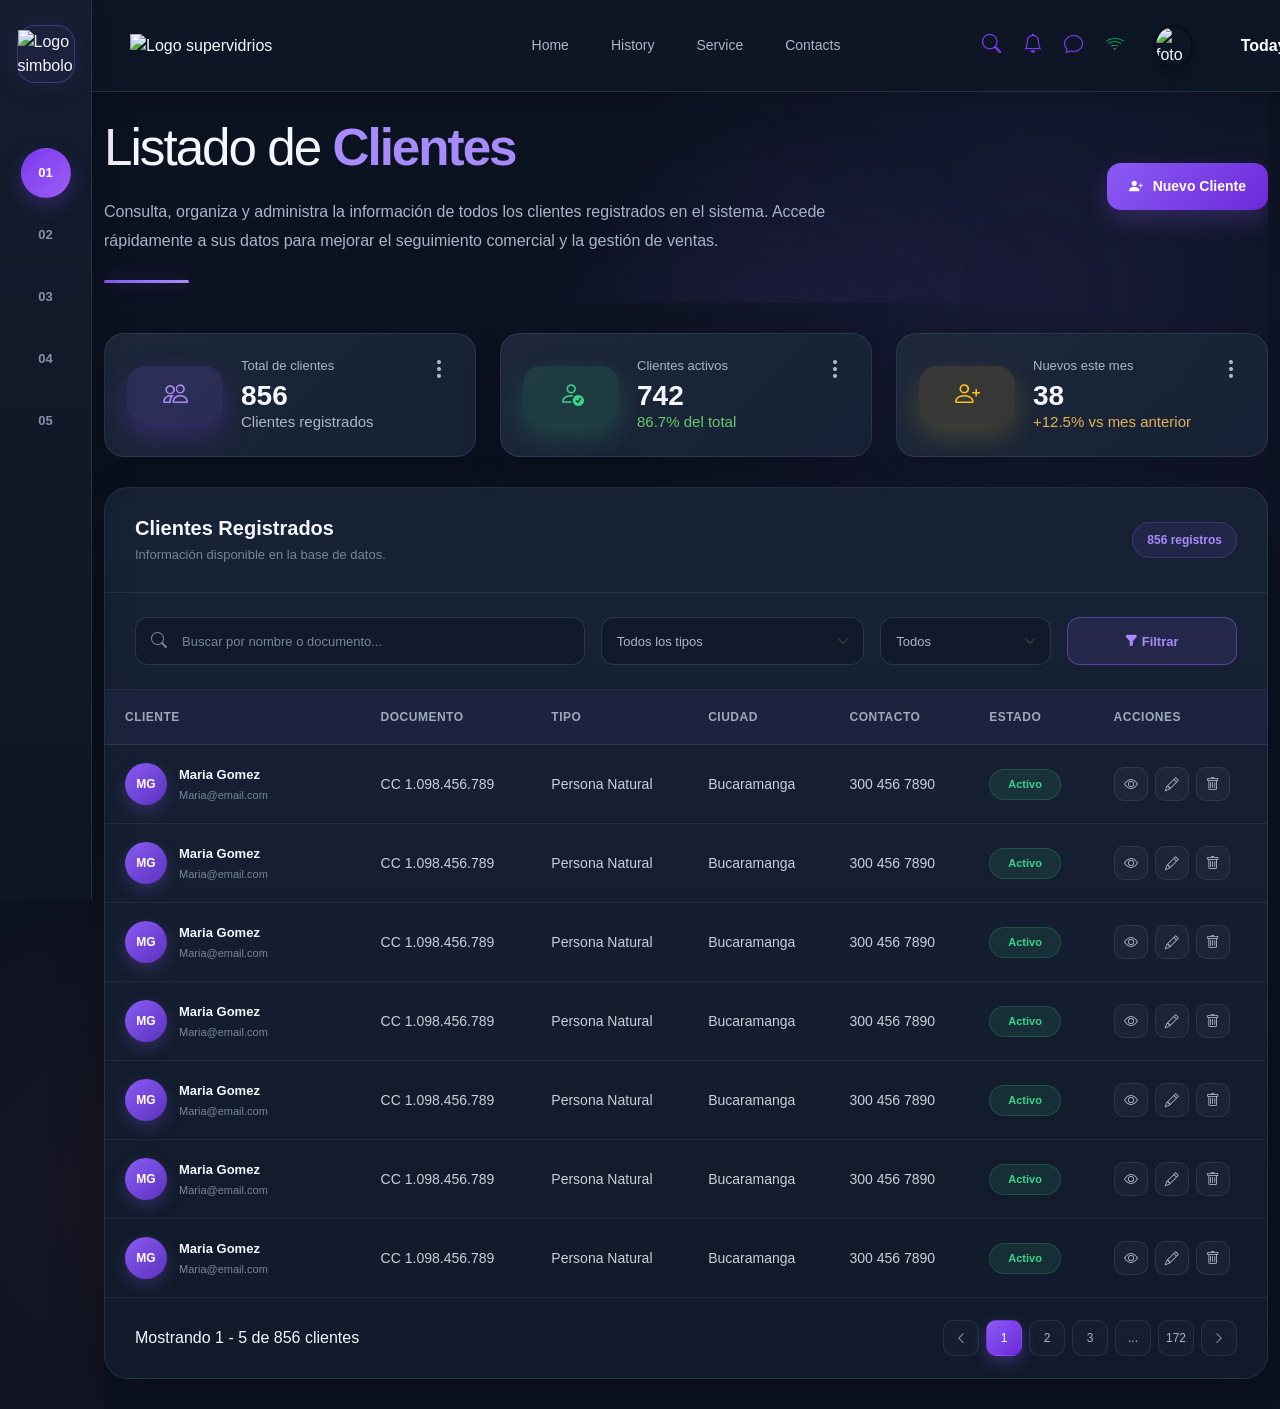
==== commit d9d501ee: "Update listadocliente.html" ====
--- a/proyecto/supervidrios/cliente/listadocliente.html
+++ b/proyecto/supervidrios/cliente/listadocliente.html
@@ -18,7 +18,7 @@
 
     <!--CSS-->
     <link rel="stylesheet" href="base.css">
-    <link rel="stylesheet" href="registrocliente1.css">
+    <link rel="stylesheet" href="base1.css">
     <link rel="stylesheet" href="listadocliente.css">
    
     
--- a/proyecto/supervidrios/cliente/base1.css
+++ b/proyecto/supervidrios/cliente/base1.css
@@ -0,0 +1,160 @@
+/*=========================================================
+    CONTENIDO PRINCIPAL
+=========================================================*/
+
+.main-content {
+    /*width: calc(100% - var(--sidebar-width));*/
+    min-height: 100vh;
+    margin-left: var(--sidebar-width);
+    padding-top: 92px;
+}
+
+/*=========================================================
+    CONTENIDO PRINCIPAL DEL DASHBOARD
+=========================================================*/
+
+.main-container {
+    padding:
+        calc(var(--header-height) + 35px)
+        38px
+        45px;
+
+    min-height: 100vh;
+
+    background:
+        radial-gradient(
+            circle at 80% 15%,
+            rgba(139, 92, 246, 0.10),
+            transparent 30%
+        ),
+        var(--bg-main);
+}
+
+
+.dashboard-panel {
+    width: 100%;
+}
+
+/*=========================================================
+    HERO
+=========================================================*/
+
+.hero {
+    position: relative;
+    padding: 25px 0 20px;
+    overflow: hidden;
+}
+
+
+/* Fondo decorativo */
+
+.hero::before {
+    position: absolute;
+    top: 5%;
+    right: 15%;
+    width: 620px;
+    height: 620px;
+    content: "";
+    border-radius: 50%;
+    background:
+        radial-gradient(
+            circle,
+            rgba(139,92,246,0.12),
+            transparent 68%
+        );
+    filter:
+        blur(10px);
+    pointer-events: none;
+}
+
+
+/*=========================================================
+    TEXTO PRINCIPAL
+=========================================================*/
+
+.hero-content {
+    position: relative;
+    z-index: 2;
+    padding-top: 25px;
+}
+
+
+.subtitle {
+    display: inline-flex;
+    align-items: center;
+    gap: 10px;
+    padding: 8px 15px;
+    color: var(--purple-light);
+    font-size: 12px;
+    font-weight: 600;
+    letter-spacing: 1.2px;
+    text-transform: uppercase;
+    border: 1px solid rgba(139,92,246,0.35);
+    border-radius: 30px;
+    background: rgba(139,92,246,0.08);
+}
+
+
+.subtitle::before {
+    width: 7px;
+    height: 7px;
+    content: "";
+    border-radius: 50%;
+    background: var(--purple);
+    box-shadow: 0 0 12px var(--purple);
+}
+
+
+.hero-title {
+    margin-bottom: 15px;
+
+    color: var(--text-main);
+
+    font-size: clamp(36px, 4vw, 58px);
+    font-weight: 300;
+
+    letter-spacing: -2px;
+}
+
+
+.hero-title span {
+    color: var(--purple-light);
+    font-weight: 700;
+}
+
+
+.hero-content .lead {
+    max-width: 390px;
+    color: var(--text-secondary);
+    font-size: 15px;
+    line-height: 1.9;
+}
+
+
+.hero-text{
+    width: 100%;
+    max-width: 100%;
+    color: var(--text-secondary);
+    font-size: 16px;
+    line-height: 1.8;
+    margin: 20px 0 0;
+}
+
+.hero-line {
+    width: 85px;
+    height: 3px;
+
+    margin-top: 24px;
+
+    border-radius: 20px;
+
+    background:
+        linear-gradient(
+            90deg,
+            var(--purple),
+            var(--purple-light)
+        );
+
+    box-shadow:
+        0 0 18px rgba(139, 92, 246, 0.40);
+}
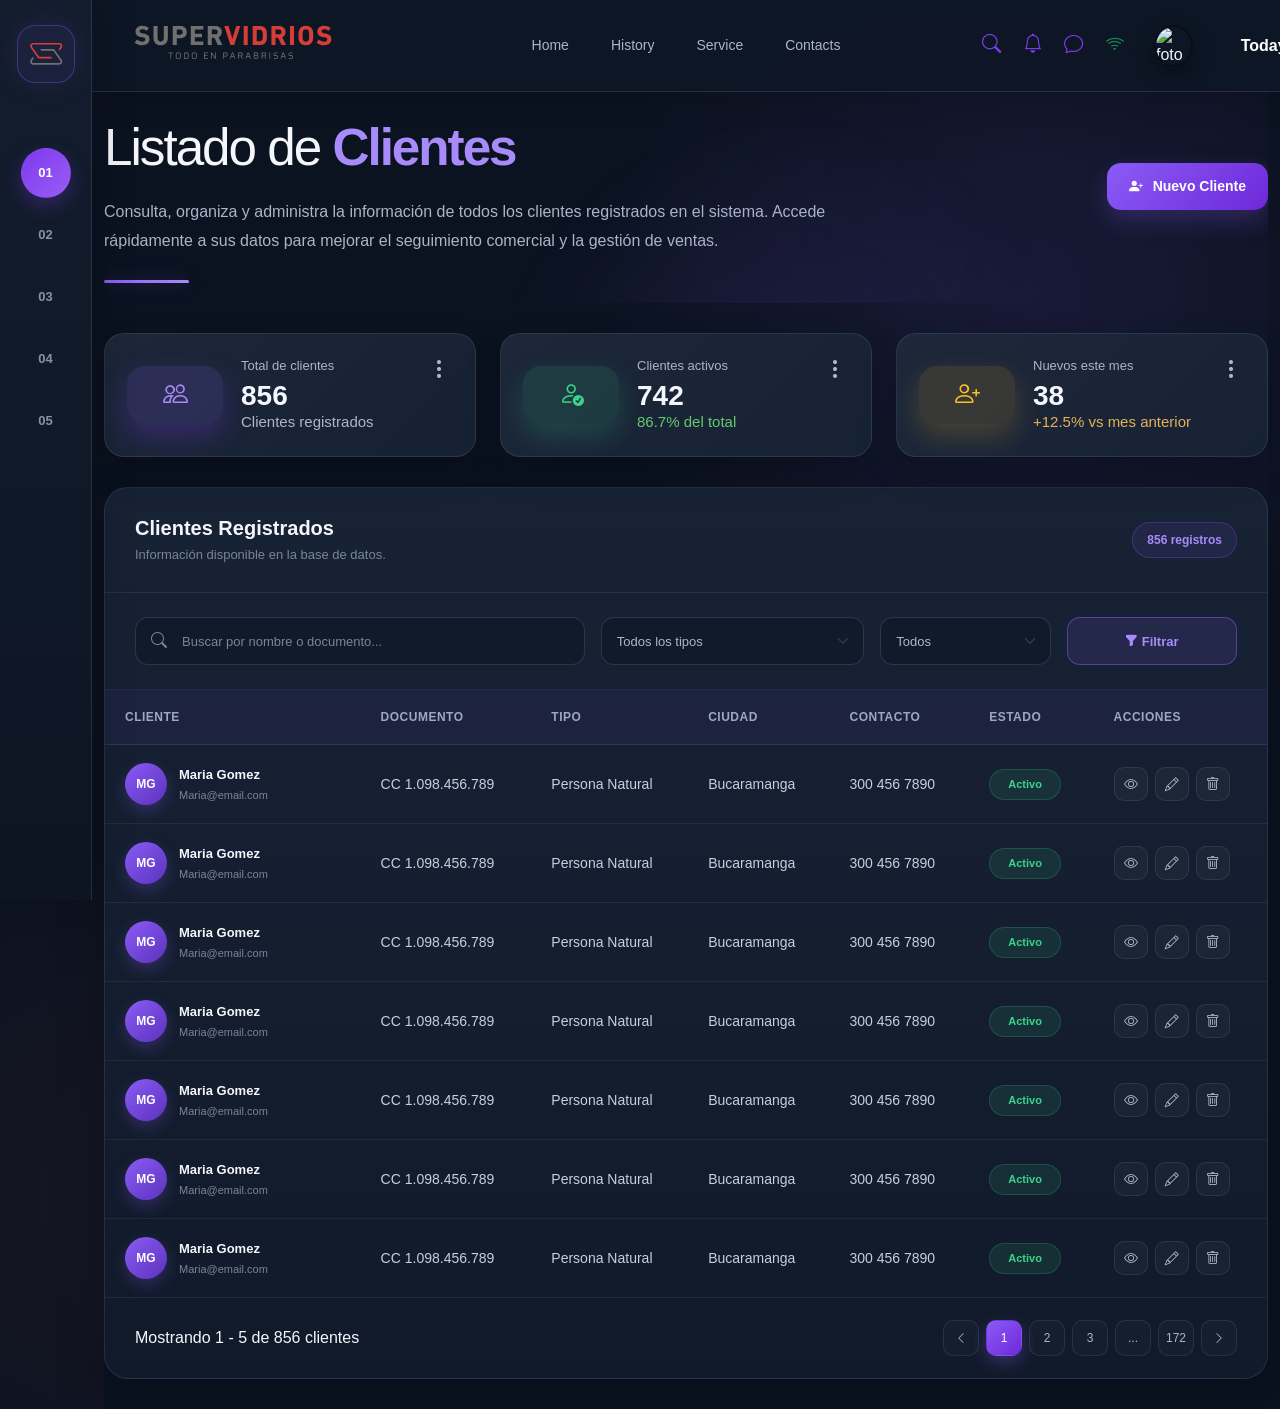
==== commit 6369dfc7: "Update listadocliente.html" ====
--- a/proyecto/supervidrios/cliente/listadocliente.html
+++ b/proyecto/supervidrios/cliente/listadocliente.html
@@ -30,7 +30,7 @@
     <aside class="sidebar">
         <div class="sidebar-logo">
             <a href="#">
-                <img src="/supervidrios/logosimbol.svg" alt="Logo simbolo">
+                <img src="../index/img/logosimbol.svg" alt="Logo simbolo">
             </a>
         </div>
         <nav class="sidebar-nav">
@@ -103,7 +103,7 @@
                     <!--Logo-->
                     <div class="col-lg-3">
                         <a href="#" class="logo-text">
-                            <img src="/supervidrios/logotext.svg" alt="Logo supervidrios" class="logo-svg">
+                            <img src="../index/img/logotext.svg" alt="Logo supervidrios" class="logo-svg">
                         </a>
                     </div>
                      <!--Menu-->
